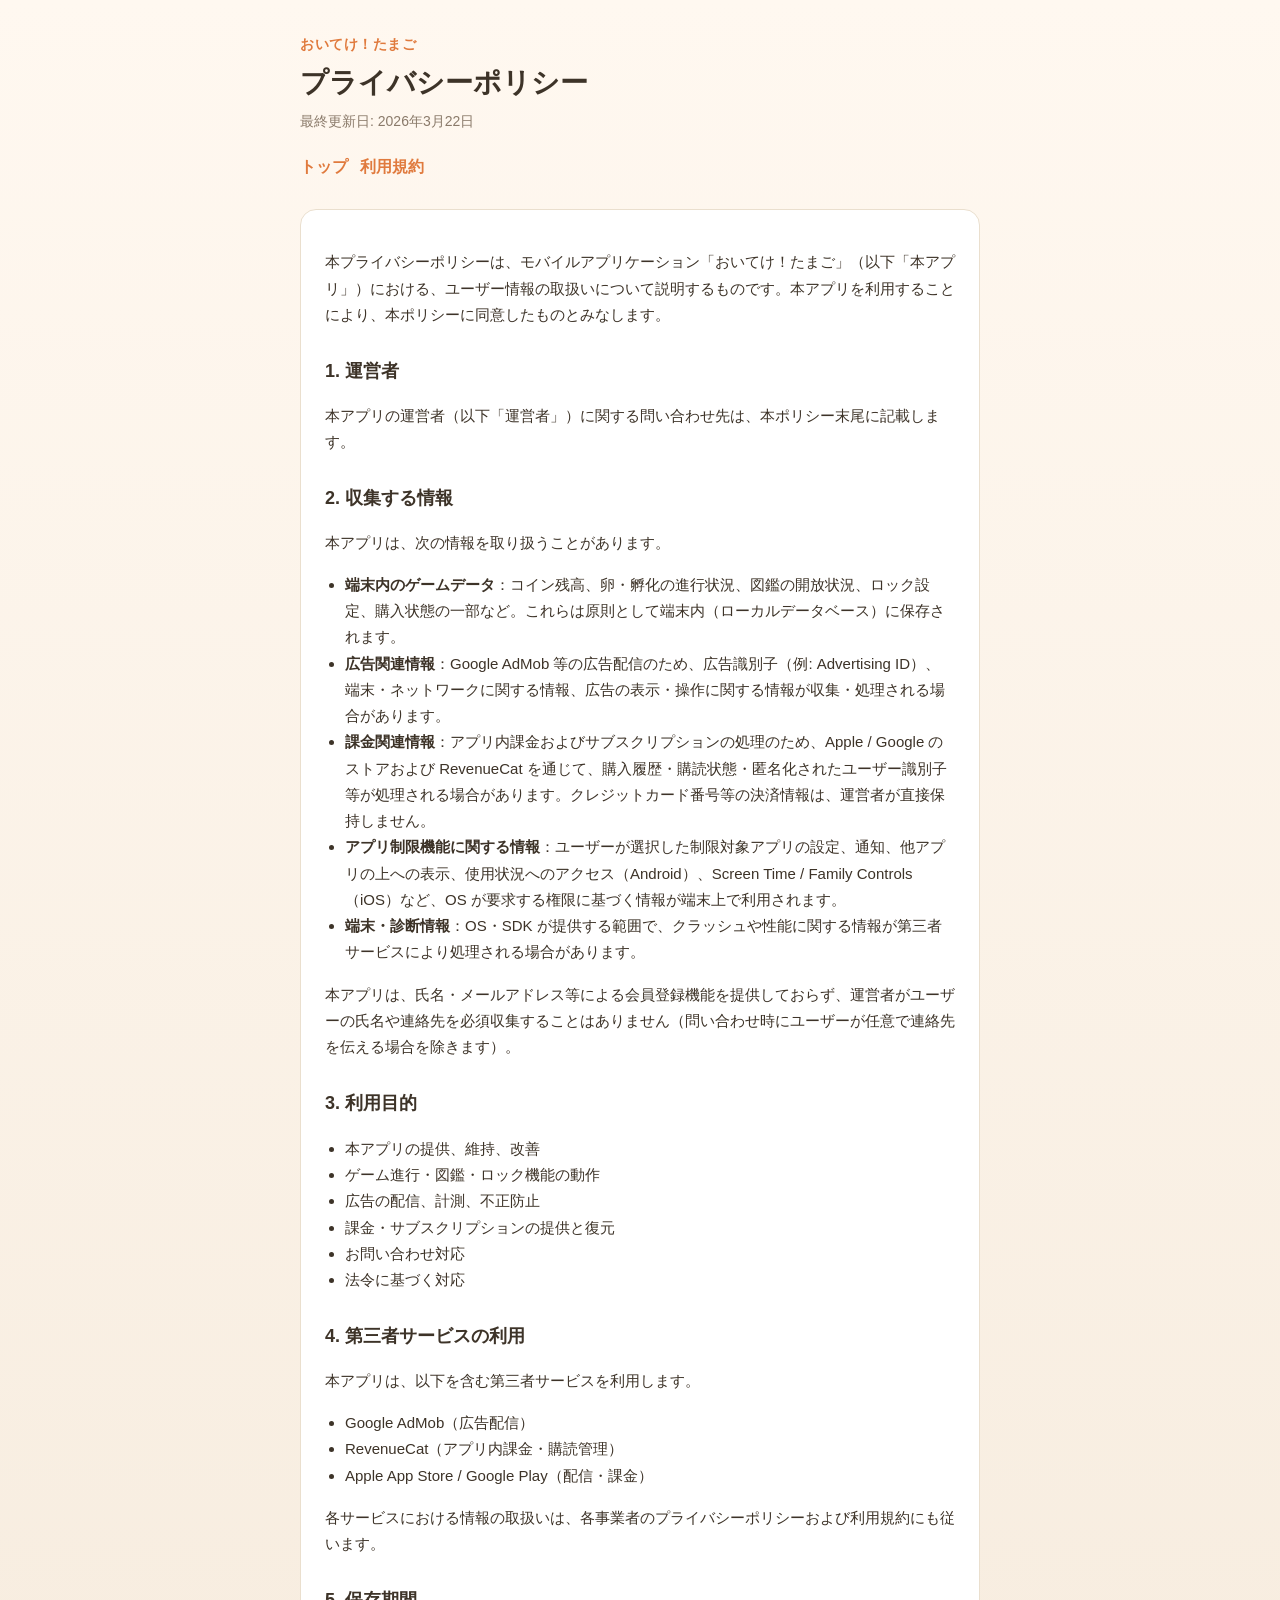
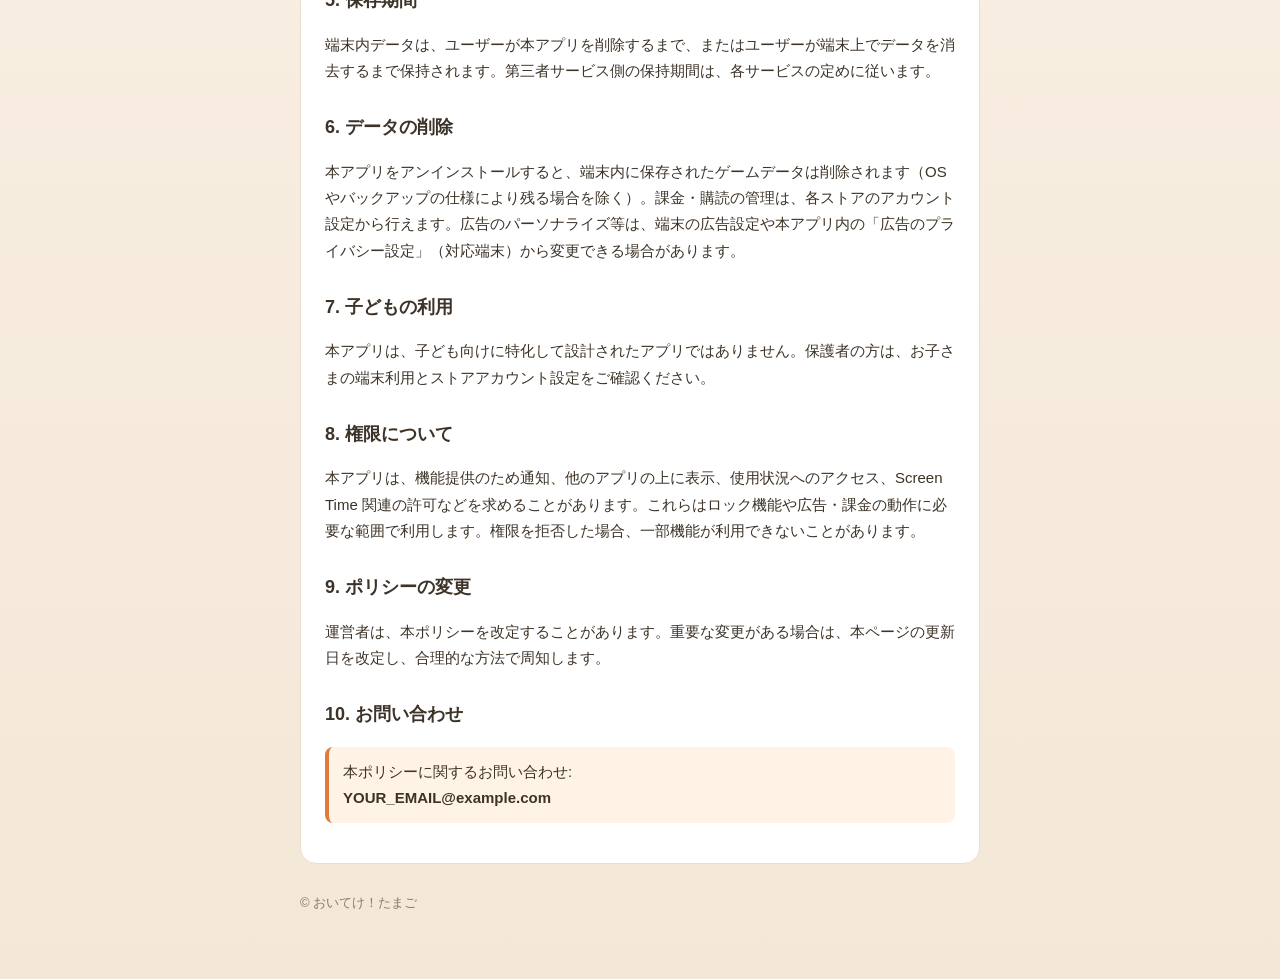
==== privacy.html @ 979eb7b3 "Add privacy policy and terms pages for GitHub Pages." ====
<!DOCTYPE html>
<html lang="ja">
  <head>
    <meta charset="utf-8" />
    <meta name="viewport" content="width=device-width, initial-scale=1" />
    <title>プライバシーポリシー | おいてけ！たまご</title>
    <link rel="stylesheet" href="./styles.css" />
  </head>
  <body>
    <main>
      <header>
        <p class="brand">おいてけ！たまご</p>
        <h1>プライバシーポリシー</h1>
        <p class="meta">最終更新日: 2026年3月22日</p>
        <nav>
          <a href="./index.html">トップ</a>
          <a href="./terms.html">利用規約</a>
        </nav>
      </header>

      <article class="card">
        <p>
          本プライバシーポリシーは、モバイルアプリケーション「おいてけ！たまご」（以下「本アプリ」）における、ユーザー情報の取扱いについて説明するものです。本アプリを利用することにより、本ポリシーに同意したものとみなします。
        </p>

        <h2>1. 運営者</h2>
        <p>
          本アプリの運営者（以下「運営者」）に関する問い合わせ先は、本ポリシー末尾に記載します。
        </p>

        <h2>2. 収集する情報</h2>
        <p>本アプリは、次の情報を取り扱うことがあります。</p>
        <ul>
          <li>
            <strong>端末内のゲームデータ</strong>：コイン残高、卵・孵化の進行状況、図鑑の開放状況、ロック設定、購入状態の一部など。これらは原則として端末内（ローカルデータベース）に保存されます。
          </li>
          <li>
            <strong>広告関連情報</strong>：Google AdMob 等の広告配信のため、広告識別子（例: Advertising ID）、端末・ネットワークに関する情報、広告の表示・操作に関する情報が収集・処理される場合があります。
          </li>
          <li>
            <strong>課金関連情報</strong>：アプリ内課金およびサブスクリプションの処理のため、Apple / Google のストアおよび RevenueCat を通じて、購入履歴・購読状態・匿名化されたユーザー識別子等が処理される場合があります。クレジットカード番号等の決済情報は、運営者が直接保持しません。
          </li>
          <li>
            <strong>アプリ制限機能に関する情報</strong>：ユーザーが選択した制限対象アプリの設定、通知、他アプリの上への表示、使用状況へのアクセス（Android）、Screen Time / Family Controls（iOS）など、OS が要求する権限に基づく情報が端末上で利用されます。
          </li>
          <li>
            <strong>端末・診断情報</strong>：OS・SDK が提供する範囲で、クラッシュや性能に関する情報が第三者サービスにより処理される場合があります。
          </li>
        </ul>
        <p>
          本アプリは、氏名・メールアドレス等による会員登録機能を提供しておらず、運営者がユーザーの氏名や連絡先を必須収集することはありません（問い合わせ時にユーザーが任意で連絡先を伝える場合を除きます）。
        </p>

        <h2>3. 利用目的</h2>
        <ul>
          <li>本アプリの提供、維持、改善</li>
          <li>ゲーム進行・図鑑・ロック機能の動作</li>
          <li>広告の配信、計測、不正防止</li>
          <li>課金・サブスクリプションの提供と復元</li>
          <li>お問い合わせ対応</li>
          <li>法令に基づく対応</li>
        </ul>

        <h2>4. 第三者サービスの利用</h2>
        <p>本アプリは、以下を含む第三者サービスを利用します。</p>
        <ul>
          <li>Google AdMob（広告配信）</li>
          <li>RevenueCat（アプリ内課金・購読管理）</li>
          <li>Apple App Store / Google Play（配信・課金）</li>
        </ul>
        <p>
          各サービスにおける情報の取扱いは、各事業者のプライバシーポリシーおよび利用規約にも従います。
        </p>

        <h2>5. 保存期間</h2>
        <p>
          端末内データは、ユーザーが本アプリを削除するまで、またはユーザーが端末上でデータを消去するまで保持されます。第三者サービス側の保持期間は、各サービスの定めに従います。
        </p>

        <h2>6. データの削除</h2>
        <p>
          本アプリをアンインストールすると、端末内に保存されたゲームデータは削除されます（OS やバックアップの仕様により残る場合を除く）。課金・購読の管理は、各ストアのアカウント設定から行えます。広告のパーソナライズ等は、端末の広告設定や本アプリ内の「広告のプライバシー設定」（対応端末）から変更できる場合があります。
        </p>

        <h2>7. 子どもの利用</h2>
        <p>
          本アプリは、子ども向けに特化して設計されたアプリではありません。保護者の方は、お子さまの端末利用とストアアカウント設定をご確認ください。
        </p>

        <h2>8. 権限について</h2>
        <p>
          本アプリは、機能提供のため通知、他のアプリの上に表示、使用状況へのアクセス、Screen Time 関連の許可などを求めることがあります。これらはロック機能や広告・課金の動作に必要な範囲で利用します。権限を拒否した場合、一部機能が利用できないことがあります。
        </p>

        <h2>9. ポリシーの変更</h2>
        <p>
          運営者は、本ポリシーを改定することがあります。重要な変更がある場合は、本ページの更新日を改定し、合理的な方法で周知します。
        </p>

        <h2>10. お問い合わせ</h2>
        <p class="note">
          <!-- TODO: 実際に受信できるメールアドレスに差し替えてください -->
          本ポリシーに関するお問い合わせ:<br />
          <strong>YOUR_EMAIL@example.com</strong>
        </p>
      </article>

      <footer>© おいてけ！たまご</footer>
    </main>
  </body>
</html>
---- styles.css ----
:root {
  color-scheme: light;
  --bg: #fff8f0;
  --card: #ffffff;
  --ink: #3d3328;
  --muted: #8a7a6a;
  --accent: #e07a3d;
  --line: #eadfce;
}

* {
  box-sizing: border-box;
}

body {
  margin: 0;
  font-family: "Hiragino Sans", "Hiragino Kaku Gothic ProN", "Noto Sans JP", Meiryo, sans-serif;
  background: linear-gradient(180deg, #fff8f0 0%, #f3e7d7 100%);
  color: var(--ink);
  line-height: 1.75;
}

main {
  max-width: 720px;
  margin: 0 auto;
  padding: 32px 20px 64px;
}

header {
  margin-bottom: 28px;
}

.brand {
  font-size: 14px;
  font-weight: 700;
  letter-spacing: 0.04em;
  color: var(--accent);
  margin: 0 0 8px;
}

h1 {
  margin: 0 0 8px;
  font-size: 28px;
  line-height: 1.3;
}

.meta {
  margin: 0;
  color: var(--muted);
  font-size: 14px;
}

nav {
  display: flex;
  flex-wrap: wrap;
  gap: 12px;
  margin: 20px 0 0;
}

nav a {
  color: var(--accent);
  font-weight: 600;
  text-decoration: none;
}

nav a:hover {
  text-decoration: underline;
}

.card {
  background: var(--card);
  border: 1px solid var(--line);
  border-radius: 16px;
  padding: 24px;
}

h2 {
  margin: 28px 0 10px;
  font-size: 18px;
}

.card > h2:first-child {
  margin-top: 0;
}

p,
li {
  font-size: 15px;
}

ul {
  padding-left: 1.25em;
}

footer {
  margin-top: 28px;
  color: var(--muted);
  font-size: 13px;
}

.note {
  background: #fff3e6;
  border-left: 4px solid var(--accent);
  padding: 12px 14px;
  border-radius: 8px;
  margin: 16px 0;
}

@media (max-width: 480px) {
  h1 {
    font-size: 24px;
  }

  .card {
    padding: 18px;
  }
}
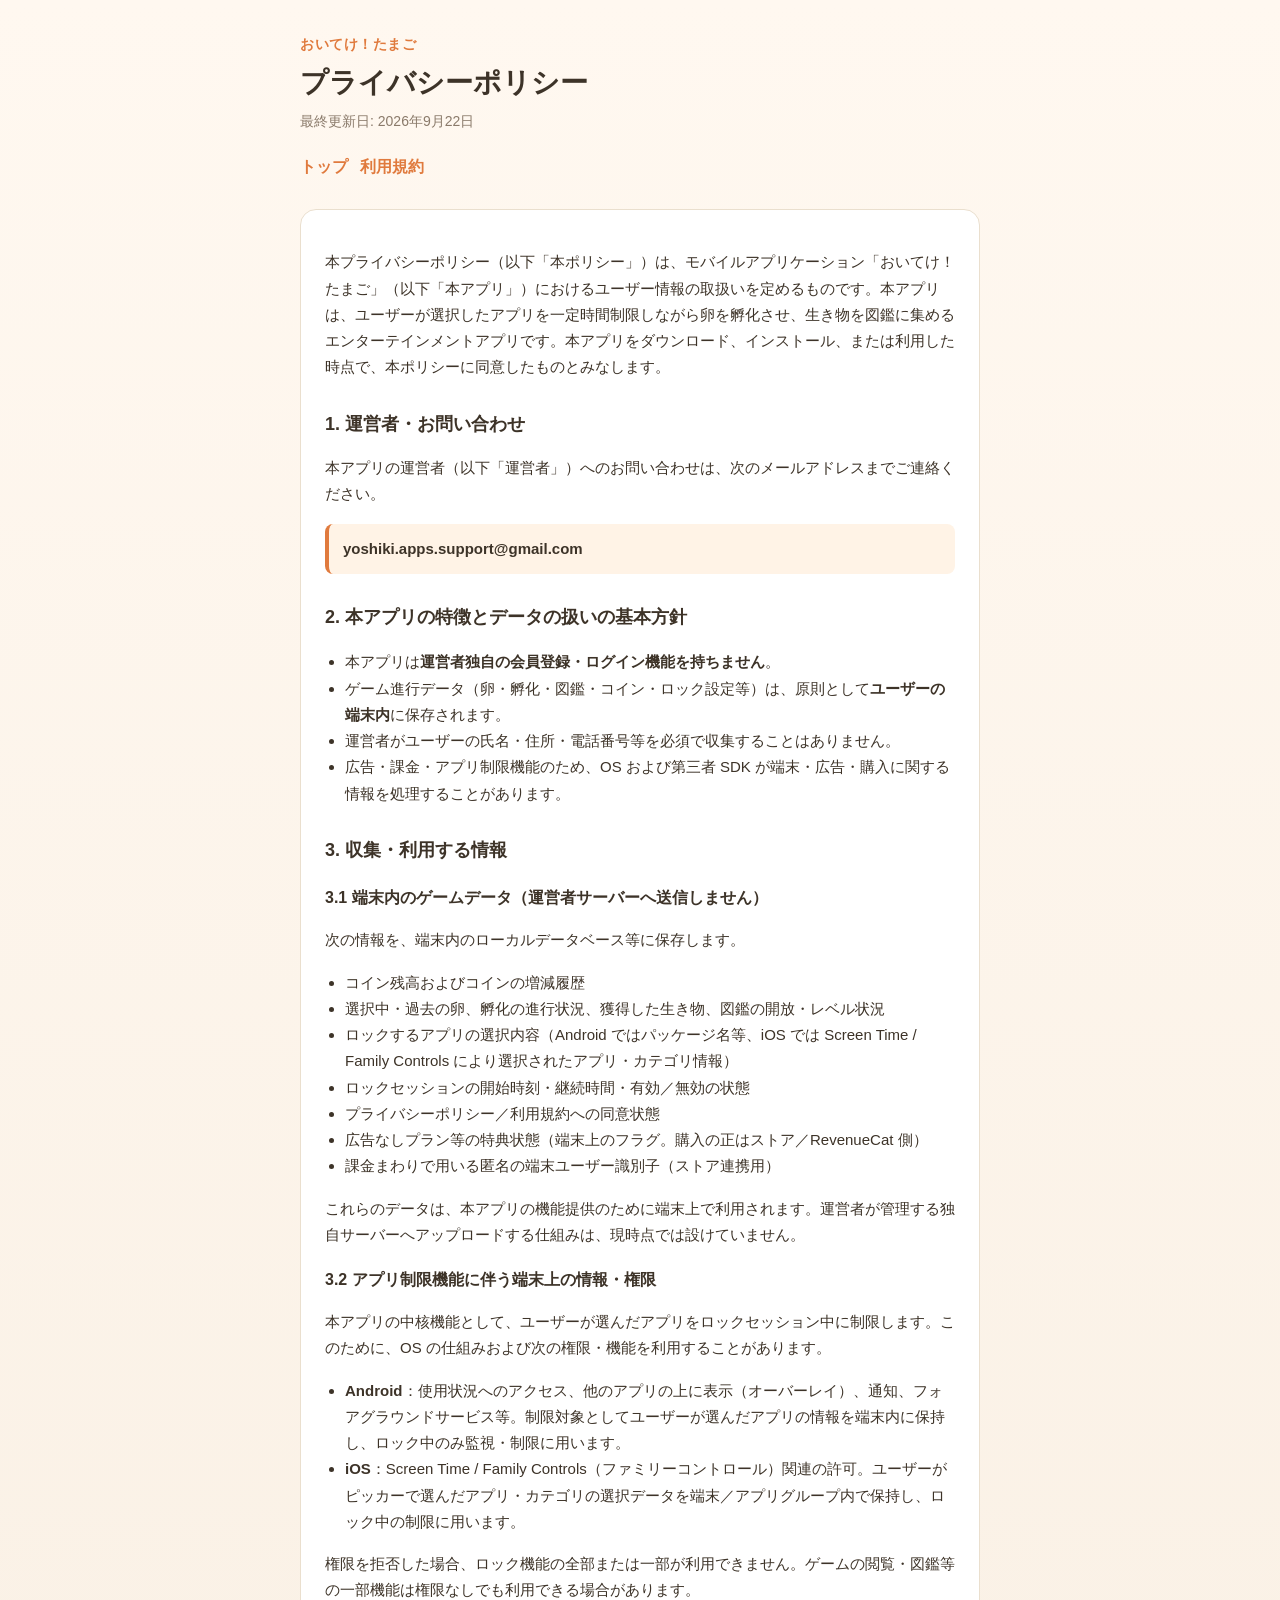
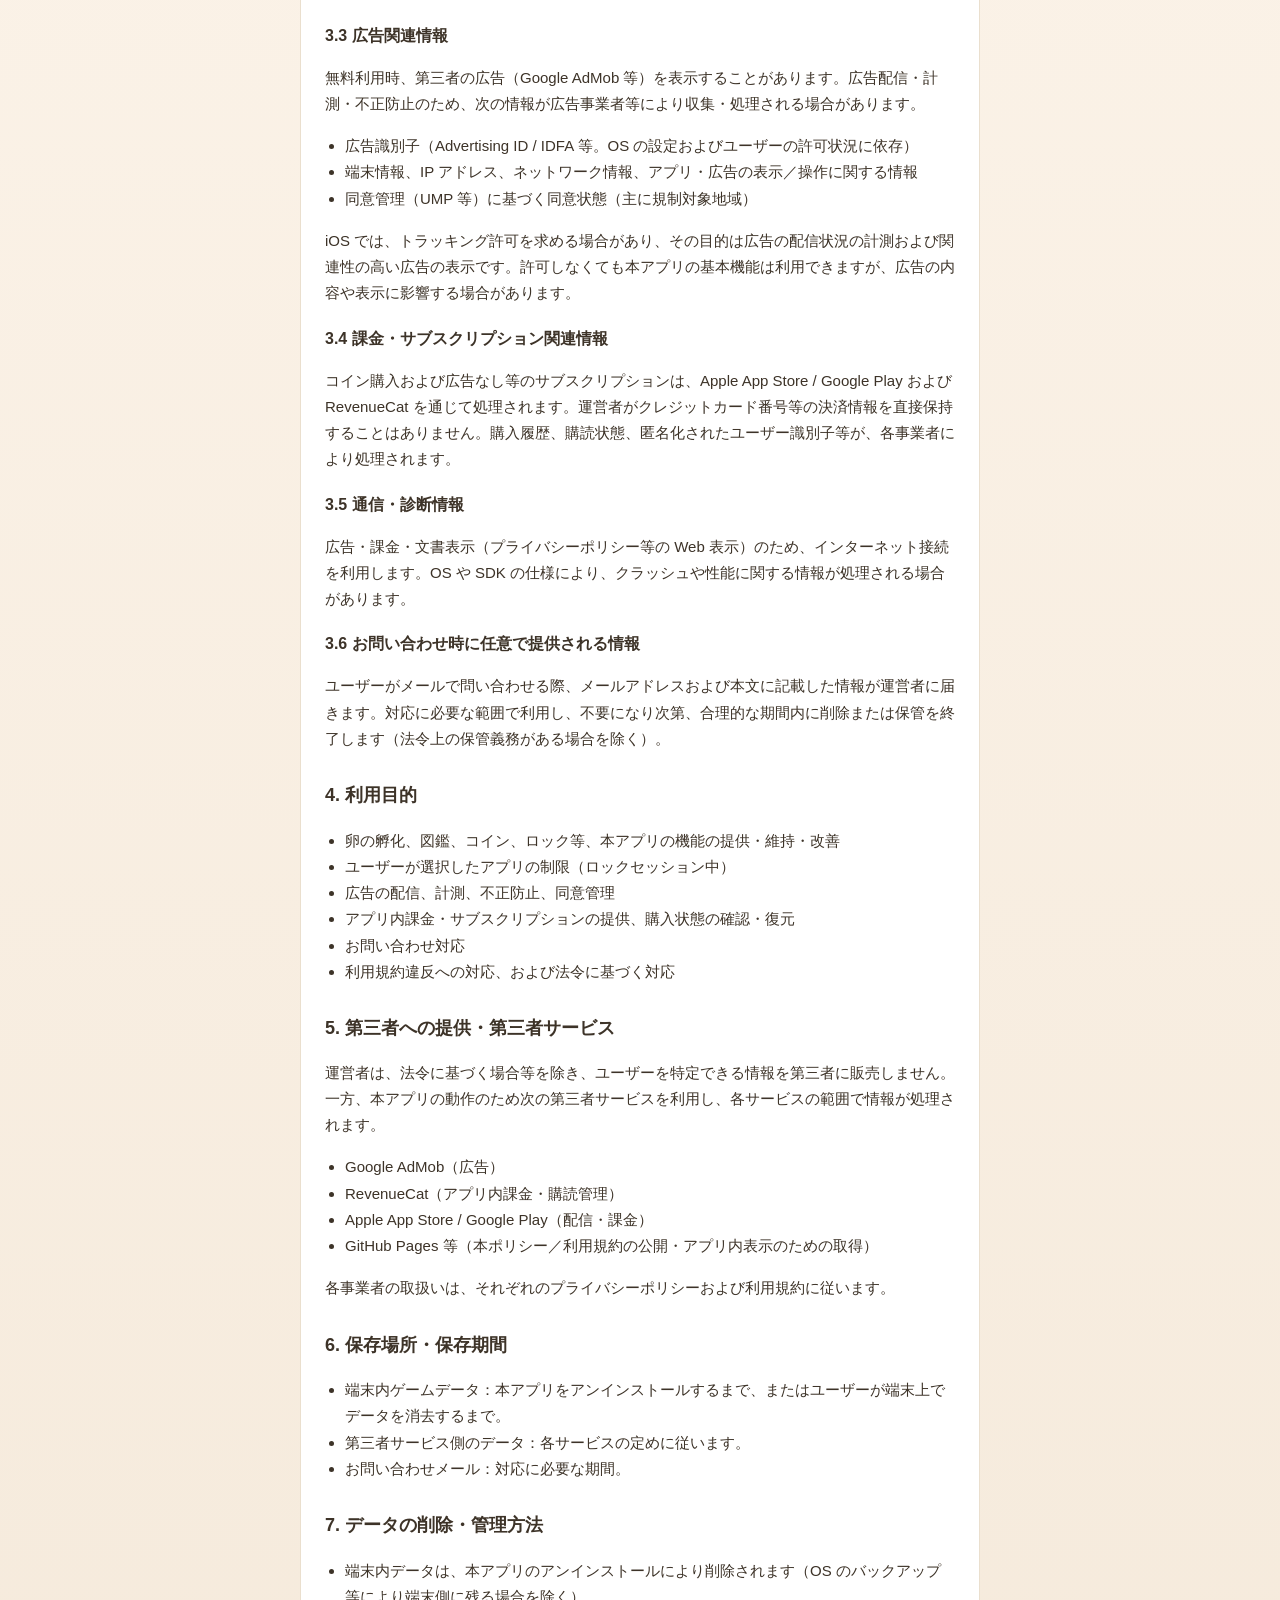
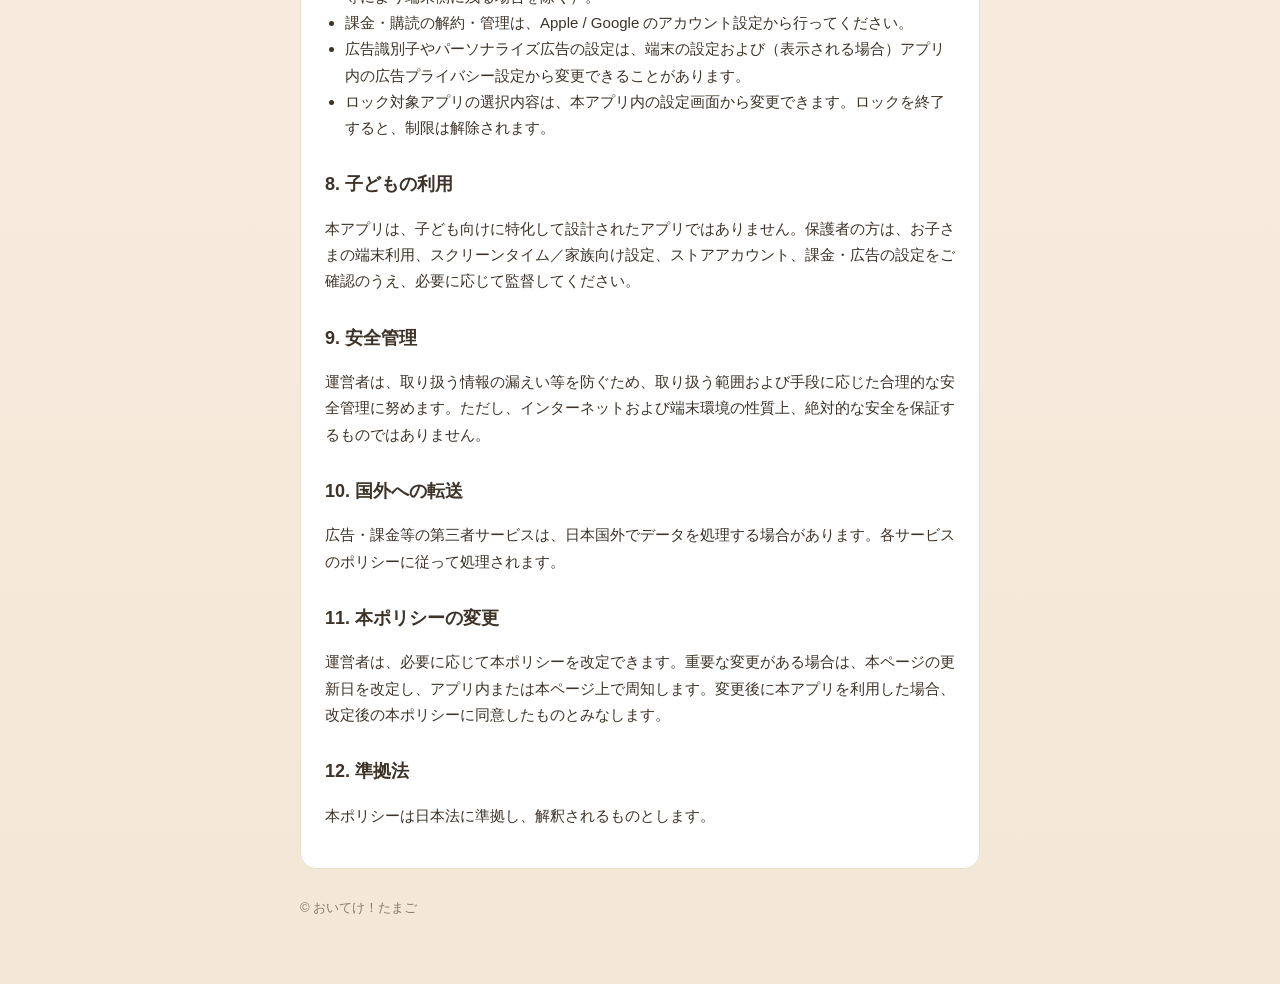
==== commit 37e11fb0: "Update full privacy policy and terms for Oiteke Tamago." ====
--- a/privacy.html
+++ b/privacy.html
@@ -11,7 +11,7 @@
       <header>
         <p class="brand">おいてけ！たまご</p>
         <h1>プライバシーポリシー</h1>
-        <p class="meta">最終更新日: 2026年3月22日</p>
+        <p class="meta">最終更新日: 2026年9月22日</p>
         <nav>
           <a href="./index.html">トップ</a>
           <a href="./terms.html">利用規約</a>
@@ -20,89 +20,147 @@
 
       <article class="card">
         <p>
-          本プライバシーポリシーは、モバイルアプリケーション「おいてけ！たまご」（以下「本アプリ」）における、ユーザー情報の取扱いについて説明するものです。本アプリを利用することにより、本ポリシーに同意したものとみなします。
+          本プライバシーポリシー（以下「本ポリシー」）は、モバイルアプリケーション「おいてけ！たまご」（以下「本アプリ」）におけるユーザー情報の取扱いを定めるものです。本アプリは、ユーザーが選択したアプリを一定時間制限しながら卵を孵化させ、生き物を図鑑に集めるエンターテインメントアプリです。本アプリをダウンロード、インストール、または利用した時点で、本ポリシーに同意したものとみなします。
         </p>
 
-        <h2>1. 運営者</h2>
+        <h2>1. 運営者・お問い合わせ</h2>
         <p>
-          本アプリの運営者（以下「運営者」）に関する問い合わせ先は、本ポリシー末尾に記載します。
+          本アプリの運営者（以下「運営者」）へのお問い合わせは、次のメールアドレスまでご連絡ください。
+        </p>
+        <p class="note">
+          <strong>yoshiki.apps.support@gmail.com</strong>
         </p>
 
-        <h2>2. 収集する情報</h2>
-        <p>本アプリは、次の情報を取り扱うことがあります。</p>
+        <h2>2. 本アプリの特徴とデータの扱いの基本方針</h2>
+        <ul>
+          <li>本アプリは<strong>運営者独自の会員登録・ログイン機能を持ちません</strong>。</li>
+          <li>ゲーム進行データ（卵・孵化・図鑑・コイン・ロック設定等）は、原則として<strong>ユーザーの端末内</strong>に保存されます。</li>
+          <li>運営者がユーザーの氏名・住所・電話番号等を必須で収集することはありません。</li>
+          <li>広告・課金・アプリ制限機能のため、OS および第三者 SDK が端末・広告・購入に関する情報を処理することがあります。</li>
+        </ul>
+
+        <h2>3. 収集・利用する情報</h2>
+
+        <h3>3.1 端末内のゲームデータ（運営者サーバーへ送信しません）</h3>
+        <p>次の情報を、端末内のローカルデータベース等に保存します。</p>
+        <ul>
+          <li>コイン残高およびコインの増減履歴</li>
+          <li>選択中・過去の卵、孵化の進行状況、獲得した生き物、図鑑の開放・レベル状況</li>
+          <li>ロックするアプリの選択内容（Android ではパッケージ名等、iOS では Screen Time / Family Controls により選択されたアプリ・カテゴリ情報）</li>
+          <li>ロックセッションの開始時刻・継続時間・有効／無効の状態</li>
+          <li>プライバシーポリシー／利用規約への同意状態</li>
+          <li>広告なしプラン等の特典状態（端末上のフラグ。購入の正はストア／RevenueCat 側）</li>
+          <li>課金まわりで用いる匿名の端末ユーザー識別子（ストア連携用）</li>
+        </ul>
+        <p>
+          これらのデータは、本アプリの機能提供のために端末上で利用されます。運営者が管理する独自サーバーへアップロードする仕組みは、現時点では設けていません。
+        </p>
+
+        <h3>3.2 アプリ制限機能に伴う端末上の情報・権限</h3>
+        <p>
+          本アプリの中核機能として、ユーザーが選んだアプリをロックセッション中に制限します。このために、OS の仕組みおよび次の権限・機能を利用することがあります。
+        </p>
         <ul>
           <li>
-            <strong>端末内のゲームデータ</strong>：コイン残高、卵・孵化の進行状況、図鑑の開放状況、ロック設定、購入状態の一部など。これらは原則として端末内（ローカルデータベース）に保存されます。
+            <strong>Android</strong>：使用状況へのアクセス、他のアプリの上に表示（オーバーレイ）、通知、フォアグラウンドサービス等。制限対象としてユーザーが選んだアプリの情報を端末内に保持し、ロック中のみ監視・制限に用います。
           </li>
           <li>
-            <strong>広告関連情報</strong>：Google AdMob 等の広告配信のため、広告識別子（例: Advertising ID）、端末・ネットワークに関する情報、広告の表示・操作に関する情報が収集・処理される場合があります。
-          </li>
-          <li>
-            <strong>課金関連情報</strong>：アプリ内課金およびサブスクリプションの処理のため、Apple / Google のストアおよび RevenueCat を通じて、購入履歴・購読状態・匿名化されたユーザー識別子等が処理される場合があります。クレジットカード番号等の決済情報は、運営者が直接保持しません。
-          </li>
-          <li>
-            <strong>アプリ制限機能に関する情報</strong>：ユーザーが選択した制限対象アプリの設定、通知、他アプリの上への表示、使用状況へのアクセス（Android）、Screen Time / Family Controls（iOS）など、OS が要求する権限に基づく情報が端末上で利用されます。
-          </li>
-          <li>
-            <strong>端末・診断情報</strong>：OS・SDK が提供する範囲で、クラッシュや性能に関する情報が第三者サービスにより処理される場合があります。
+            <strong>iOS</strong>：Screen Time / Family Controls（ファミリーコントロール）関連の許可。ユーザーがピッカーで選んだアプリ・カテゴリの選択データを端末／アプリグループ内で保持し、ロック中の制限に用います。
           </li>
         </ul>
         <p>
-          本アプリは、氏名・メールアドレス等による会員登録機能を提供しておらず、運営者がユーザーの氏名や連絡先を必須収集することはありません（問い合わせ時にユーザーが任意で連絡先を伝える場合を除きます）。
+          権限を拒否した場合、ロック機能の全部または一部が利用できません。ゲームの閲覧・図鑑等の一部機能は権限なしでも利用できる場合があります。
         </p>
 
-        <h2>3. 利用目的</h2>
+        <h3>3.3 広告関連情報</h3>
+        <p>
+          無料利用時、第三者の広告（Google AdMob 等）を表示することがあります。広告配信・計測・不正防止のため、次の情報が広告事業者等により収集・処理される場合があります。
+        </p>
         <ul>
-          <li>本アプリの提供、維持、改善</li>
-          <li>ゲーム進行・図鑑・ロック機能の動作</li>
-          <li>広告の配信、計測、不正防止</li>
-          <li>課金・サブスクリプションの提供と復元</li>
+          <li>広告識別子（Advertising ID / IDFA 等。OS の設定およびユーザーの許可状況に依存）</li>
+          <li>端末情報、IP アドレス、ネットワーク情報、アプリ・広告の表示／操作に関する情報</li>
+          <li>同意管理（UMP 等）に基づく同意状態（主に規制対象地域）</li>
+        </ul>
+        <p>
+          iOS では、トラッキング許可を求める場合があり、その目的は広告の配信状況の計測および関連性の高い広告の表示です。許可しなくても本アプリの基本機能は利用できますが、広告の内容や表示に影響する場合があります。
+        </p>
+
+        <h3>3.4 課金・サブスクリプション関連情報</h3>
+        <p>
+          コイン購入および広告なし等のサブスクリプションは、Apple App Store / Google Play および RevenueCat を通じて処理されます。運営者がクレジットカード番号等の決済情報を直接保持することはありません。購入履歴、購読状態、匿名化されたユーザー識別子等が、各事業者により処理されます。
+        </p>
+
+        <h3>3.5 通信・診断情報</h3>
+        <p>
+          広告・課金・文書表示（プライバシーポリシー等の Web 表示）のため、インターネット接続を利用します。OS や SDK の仕様により、クラッシュや性能に関する情報が処理される場合があります。
+        </p>
+
+        <h3>3.6 お問い合わせ時に任意で提供される情報</h3>
+        <p>
+          ユーザーがメールで問い合わせる際、メールアドレスおよび本文に記載した情報が運営者に届きます。対応に必要な範囲で利用し、不要になり次第、合理的な期間内に削除または保管を終了します（法令上の保管義務がある場合を除く）。
+        </p>
+
+        <h2>4. 利用目的</h2>
+        <ul>
+          <li>卵の孵化、図鑑、コイン、ロック等、本アプリの機能の提供・維持・改善</li>
+          <li>ユーザーが選択したアプリの制限（ロックセッション中）</li>
+          <li>広告の配信、計測、不正防止、同意管理</li>
+          <li>アプリ内課金・サブスクリプションの提供、購入状態の確認・復元</li>
           <li>お問い合わせ対応</li>
-          <li>法令に基づく対応</li>
+          <li>利用規約違反への対応、および法令に基づく対応</li>
         </ul>
 
-        <h2>4. 第三者サービスの利用</h2>
-        <p>本アプリは、以下を含む第三者サービスを利用します。</p>
+        <h2>5. 第三者への提供・第三者サービス</h2>
+        <p>
+          運営者は、法令に基づく場合等を除き、ユーザーを特定できる情報を第三者に販売しません。一方、本アプリの動作のため次の第三者サービスを利用し、各サービスの範囲で情報が処理されます。
+        </p>
         <ul>
-          <li>Google AdMob（広告配信）</li>
+          <li>Google AdMob（広告）</li>
           <li>RevenueCat（アプリ内課金・購読管理）</li>
           <li>Apple App Store / Google Play（配信・課金）</li>
+          <li>GitHub Pages 等（本ポリシー／利用規約の公開・アプリ内表示のための取得）</li>
         </ul>
         <p>
-          各サービスにおける情報の取扱いは、各事業者のプライバシーポリシーおよび利用規約にも従います。
+          各事業者の取扱いは、それぞれのプライバシーポリシーおよび利用規約に従います。
         </p>
 
-        <h2>5. 保存期間</h2>
+        <h2>6. 保存場所・保存期間</h2>
+        <ul>
+          <li>端末内ゲームデータ：本アプリをアンインストールするまで、またはユーザーが端末上でデータを消去するまで。</li>
+          <li>第三者サービス側のデータ：各サービスの定めに従います。</li>
+          <li>お問い合わせメール：対応に必要な期間。</li>
+        </ul>
+
+        <h2>7. データの削除・管理方法</h2>
+        <ul>
+          <li>端末内データは、本アプリのアンインストールにより削除されます（OS のバックアップ等により端末側に残る場合を除く）。</li>
+          <li>課金・購読の解約・管理は、Apple / Google のアカウント設定から行ってください。</li>
+          <li>広告識別子やパーソナライズ広告の設定は、端末の設定および（表示される場合）アプリ内の広告プライバシー設定から変更できることがあります。</li>
+          <li>ロック対象アプリの選択内容は、本アプリ内の設定画面から変更できます。ロックを終了すると、制限は解除されます。</li>
+        </ul>
+
+        <h2>8. 子どもの利用</h2>
         <p>
-          端末内データは、ユーザーが本アプリを削除するまで、またはユーザーが端末上でデータを消去するまで保持されます。第三者サービス側の保持期間は、各サービスの定めに従います。
+          本アプリは、子ども向けに特化して設計されたアプリではありません。保護者の方は、お子さまの端末利用、スクリーンタイム／家族向け設定、ストアアカウント、課金・広告の設定をご確認のうえ、必要に応じて監督してください。
         </p>
 
-        <h2>6. データの削除</h2>
+        <h2>9. 安全管理</h2>
         <p>
-          本アプリをアンインストールすると、端末内に保存されたゲームデータは削除されます（OS やバックアップの仕様により残る場合を除く）。課金・購読の管理は、各ストアのアカウント設定から行えます。広告のパーソナライズ等は、端末の広告設定や本アプリ内の「広告のプライバシー設定」（対応端末）から変更できる場合があります。
+          運営者は、取り扱う情報の漏えい等を防ぐため、取り扱う範囲および手段に応じた合理的な安全管理に努めます。ただし、インターネットおよび端末環境の性質上、絶対的な安全を保証するものではありません。
         </p>
 
-        <h2>7. 子どもの利用</h2>
+        <h2>10. 国外への転送</h2>
         <p>
-          本アプリは、子ども向けに特化して設計されたアプリではありません。保護者の方は、お子さまの端末利用とストアアカウント設定をご確認ください。
+          広告・課金等の第三者サービスは、日本国外でデータを処理する場合があります。各サービスのポリシーに従って処理されます。
         </p>
 
-        <h2>8. 権限について</h2>
+        <h2>11. 本ポリシーの変更</h2>
         <p>
-          本アプリは、機能提供のため通知、他のアプリの上に表示、使用状況へのアクセス、Screen Time 関連の許可などを求めることがあります。これらはロック機能や広告・課金の動作に必要な範囲で利用します。権限を拒否した場合、一部機能が利用できないことがあります。
+          運営者は、必要に応じて本ポリシーを改定できます。重要な変更がある場合は、本ページの更新日を改定し、アプリ内または本ページ上で周知します。変更後に本アプリを利用した場合、改定後の本ポリシーに同意したものとみなします。
         </p>
 
-        <h2>9. ポリシーの変更</h2>
-        <p>
-          運営者は、本ポリシーを改定することがあります。重要な変更がある場合は、本ページの更新日を改定し、合理的な方法で周知します。
-        </p>
-
-        <h2>10. お問い合わせ</h2>
-        <p class="note">
-          <!-- TODO: 実際に受信できるメールアドレスに差し替えてください -->
-          本ポリシーに関するお問い合わせ:<br />
-          <strong>YOUR_EMAIL@example.com</strong>
-        </p>
+        <h2>12. 準拠法</h2>
+        <p>本ポリシーは日本法に準拠し、解釈されるものとします。</p>
       </article>
 
       <footer>© おいてけ！たまご</footer>
--- a/styles.css
+++ b/styles.css
@@ -79,6 +79,11 @@
   font-size: 18px;
 }
 
+h3 {
+  margin: 18px 0 8px;
+  font-size: 16px;
+}
+
 .card > h2:first-child {
   margin-top: 0;
 }
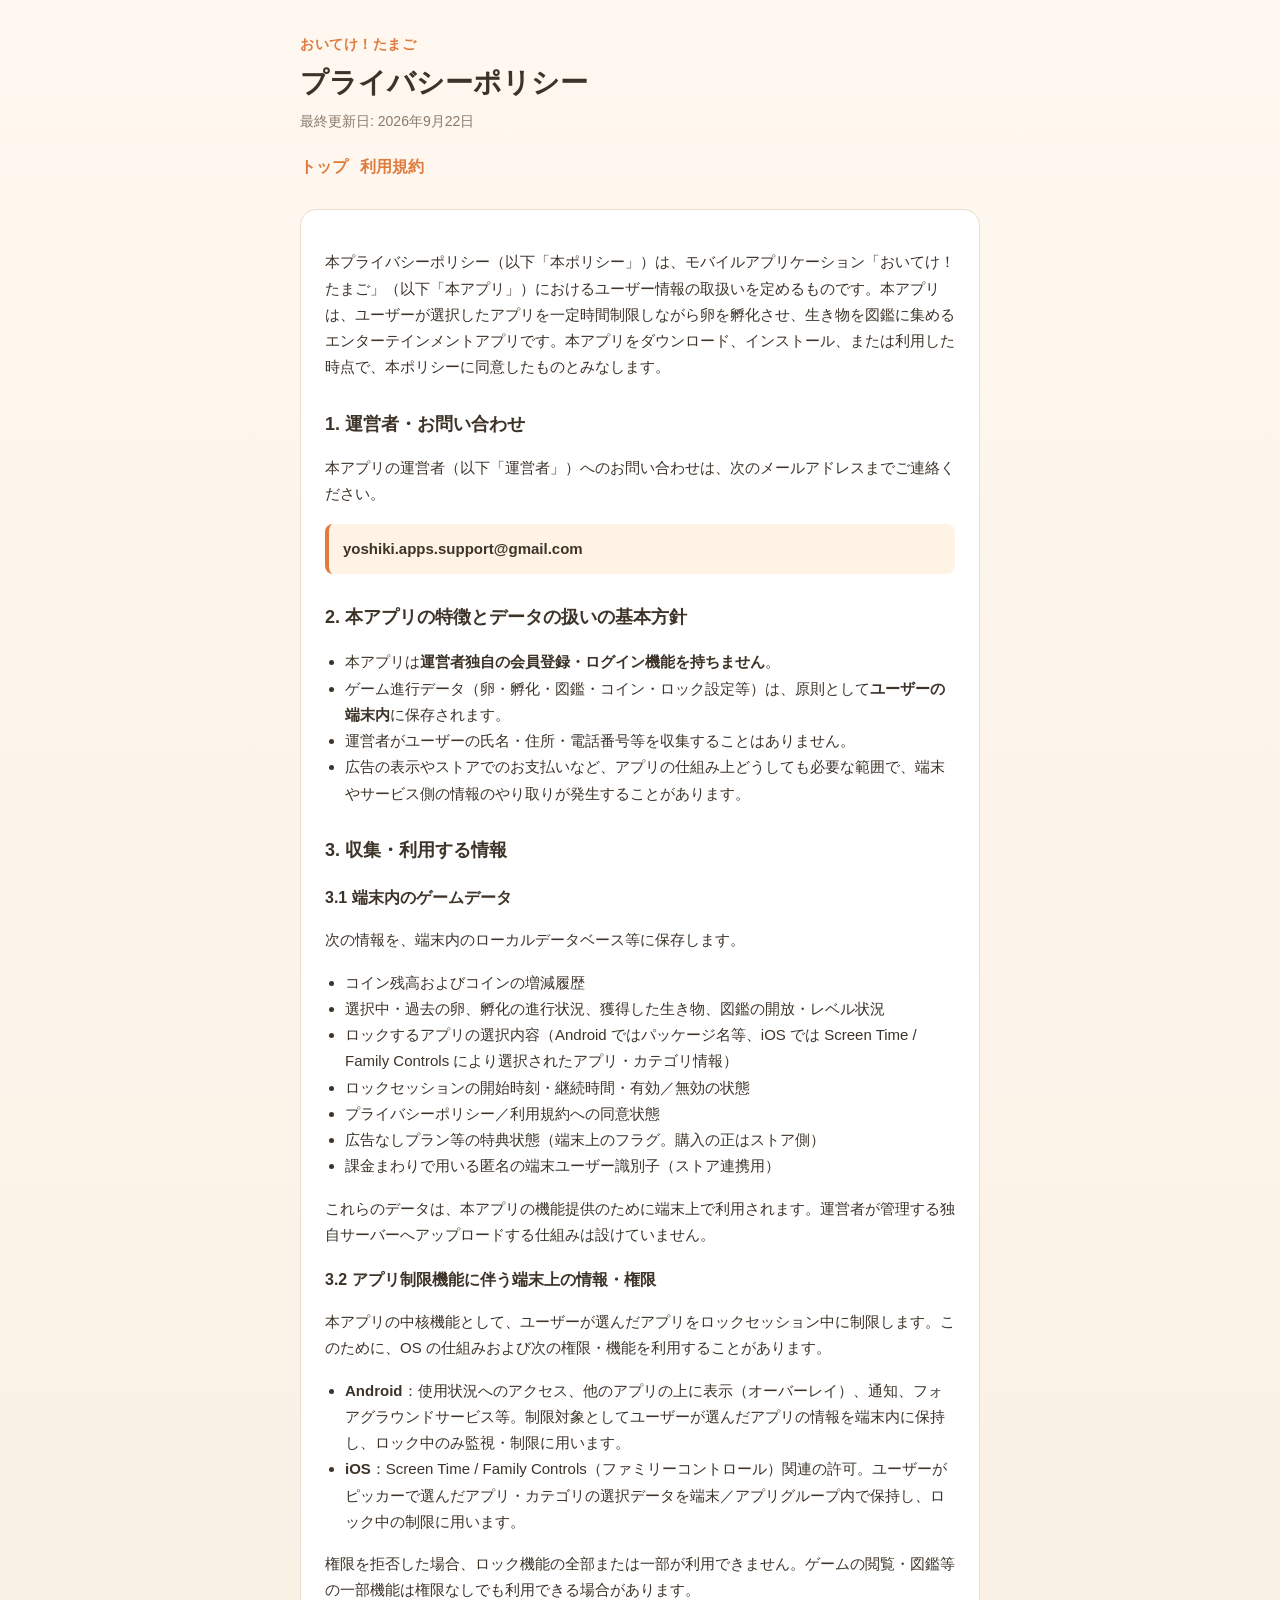
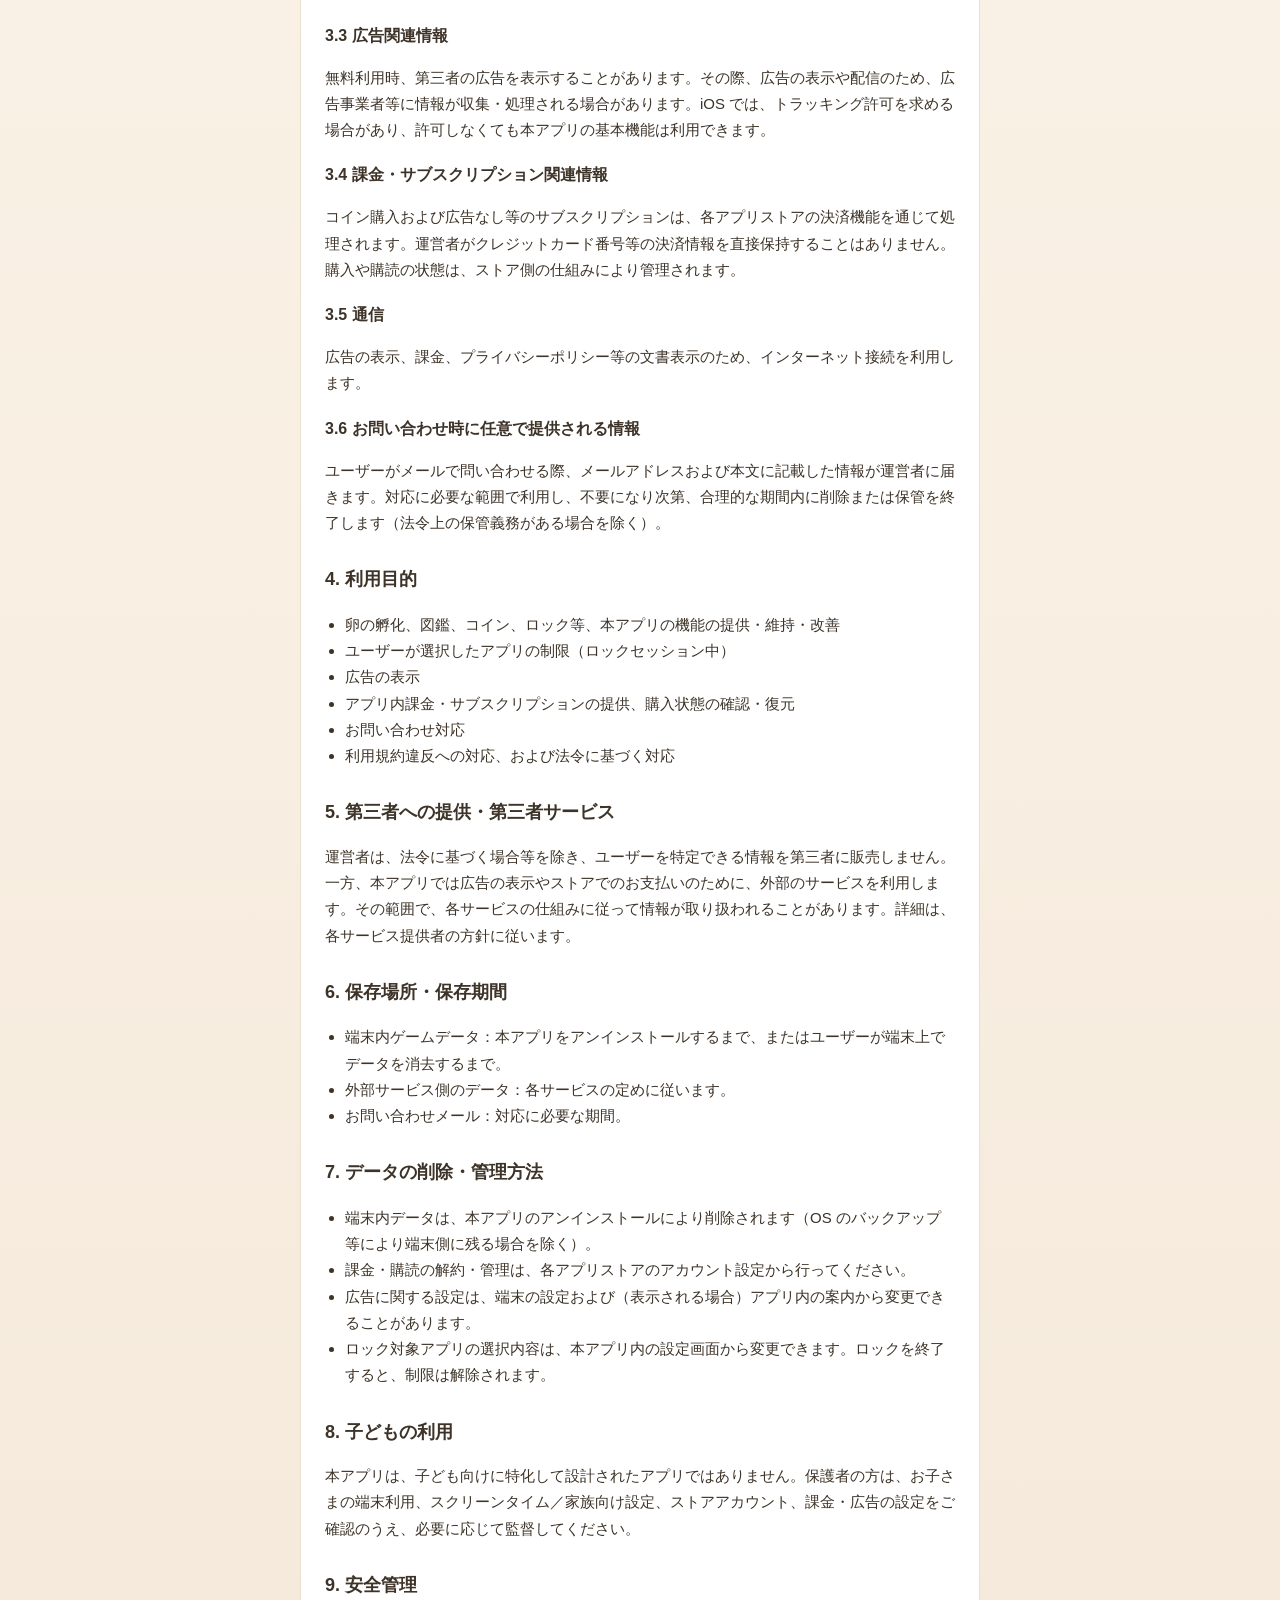
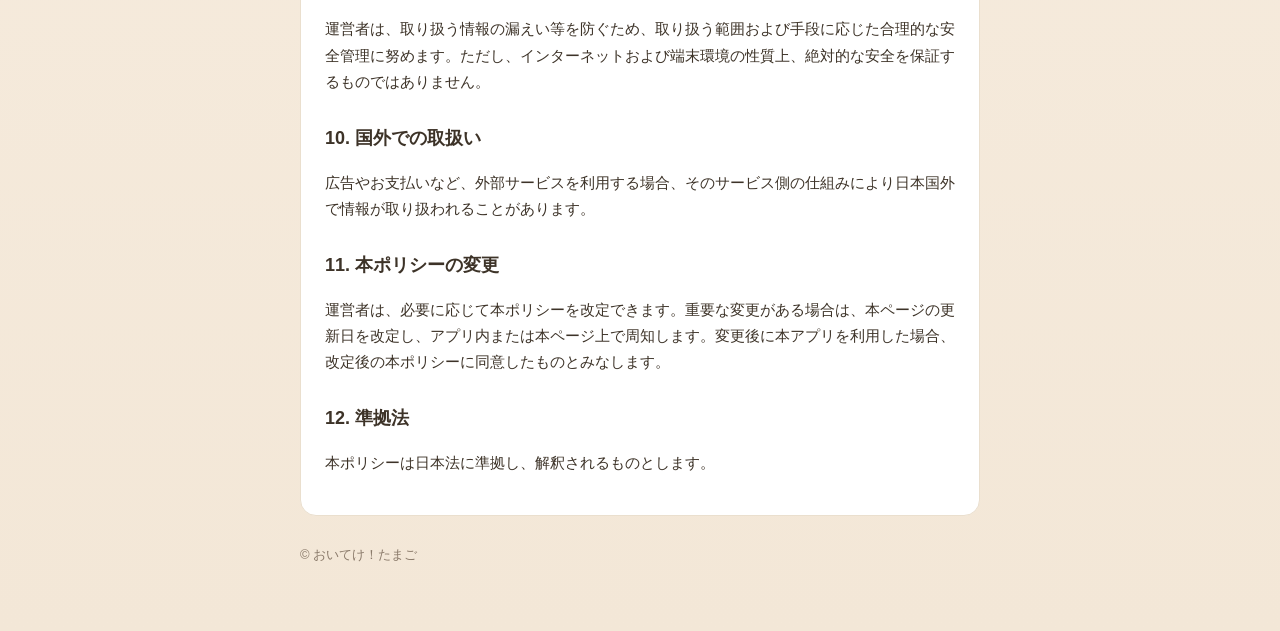
==== commit eaa68ad5: "Simplify privacy policy wording per product feedback." ====
--- a/privacy.html
+++ b/privacy.html
@@ -35,13 +35,13 @@
         <ul>
           <li>本アプリは<strong>運営者独自の会員登録・ログイン機能を持ちません</strong>。</li>
           <li>ゲーム進行データ（卵・孵化・図鑑・コイン・ロック設定等）は、原則として<strong>ユーザーの端末内</strong>に保存されます。</li>
-          <li>運営者がユーザーの氏名・住所・電話番号等を必須で収集することはありません。</li>
-          <li>広告・課金・アプリ制限機能のため、OS および第三者 SDK が端末・広告・購入に関する情報を処理することがあります。</li>
+          <li>運営者がユーザーの氏名・住所・電話番号等を収集することはありません。</li>
+          <li>広告の表示やストアでのお支払いなど、アプリの仕組み上どうしても必要な範囲で、端末やサービス側の情報のやり取りが発生することがあります。</li>
         </ul>
 
         <h2>3. 収集・利用する情報</h2>
 
-        <h3>3.1 端末内のゲームデータ（運営者サーバーへ送信しません）</h3>
+        <h3>3.1 端末内のゲームデータ</h3>
         <p>次の情報を、端末内のローカルデータベース等に保存します。</p>
         <ul>
           <li>コイン残高およびコインの増減履歴</li>
@@ -49,11 +49,11 @@
           <li>ロックするアプリの選択内容（Android ではパッケージ名等、iOS では Screen Time / Family Controls により選択されたアプリ・カテゴリ情報）</li>
           <li>ロックセッションの開始時刻・継続時間・有効／無効の状態</li>
           <li>プライバシーポリシー／利用規約への同意状態</li>
-          <li>広告なしプラン等の特典状態（端末上のフラグ。購入の正はストア／RevenueCat 側）</li>
+          <li>広告なしプラン等の特典状態（端末上のフラグ。購入の正はストア側）</li>
           <li>課金まわりで用いる匿名の端末ユーザー識別子（ストア連携用）</li>
         </ul>
         <p>
-          これらのデータは、本アプリの機能提供のために端末上で利用されます。運営者が管理する独自サーバーへアップロードする仕組みは、現時点では設けていません。
+          これらのデータは、本アプリの機能提供のために端末上で利用されます。運営者が管理する独自サーバーへアップロードする仕組みは設けていません。
         </p>
 
         <h3>3.2 アプリ制限機能に伴う端末上の情報・権限</h3>
@@ -74,25 +74,17 @@
 
         <h3>3.3 広告関連情報</h3>
         <p>
-          無料利用時、第三者の広告（Google AdMob 等）を表示することがあります。広告配信・計測・不正防止のため、次の情報が広告事業者等により収集・処理される場合があります。
-        </p>
-        <ul>
-          <li>広告識別子（Advertising ID / IDFA 等。OS の設定およびユーザーの許可状況に依存）</li>
-          <li>端末情報、IP アドレス、ネットワーク情報、アプリ・広告の表示／操作に関する情報</li>
-          <li>同意管理（UMP 等）に基づく同意状態（主に規制対象地域）</li>
-        </ul>
-        <p>
-          iOS では、トラッキング許可を求める場合があり、その目的は広告の配信状況の計測および関連性の高い広告の表示です。許可しなくても本アプリの基本機能は利用できますが、広告の内容や表示に影響する場合があります。
+          無料利用時、第三者の広告を表示することがあります。その際、広告の表示や配信のため、広告事業者等に情報が収集・処理される場合があります。iOS では、トラッキング許可を求める場合があり、許可しなくても本アプリの基本機能は利用できます。
         </p>
 
         <h3>3.4 課金・サブスクリプション関連情報</h3>
         <p>
-          コイン購入および広告なし等のサブスクリプションは、Apple App Store / Google Play および RevenueCat を通じて処理されます。運営者がクレジットカード番号等の決済情報を直接保持することはありません。購入履歴、購読状態、匿名化されたユーザー識別子等が、各事業者により処理されます。
+          コイン購入および広告なし等のサブスクリプションは、各アプリストアの決済機能を通じて処理されます。運営者がクレジットカード番号等の決済情報を直接保持することはありません。購入や購読の状態は、ストア側の仕組みにより管理されます。
         </p>
 
-        <h3>3.5 通信・診断情報</h3>
+        <h3>3.5 通信</h3>
         <p>
-          広告・課金・文書表示（プライバシーポリシー等の Web 表示）のため、インターネット接続を利用します。OS や SDK の仕様により、クラッシュや性能に関する情報が処理される場合があります。
+          広告の表示、課金、プライバシーポリシー等の文書表示のため、インターネット接続を利用します。
         </p>
 
         <h3>3.6 お問い合わせ時に任意で提供される情報</h3>
@@ -104,7 +96,7 @@
         <ul>
           <li>卵の孵化、図鑑、コイン、ロック等、本アプリの機能の提供・維持・改善</li>
           <li>ユーザーが選択したアプリの制限（ロックセッション中）</li>
-          <li>広告の配信、計測、不正防止、同意管理</li>
+          <li>広告の表示</li>
           <li>アプリ内課金・サブスクリプションの提供、購入状態の確認・復元</li>
           <li>お問い合わせ対応</li>
           <li>利用規約違反への対応、および法令に基づく対応</li>
@@ -112,30 +104,21 @@
 
         <h2>5. 第三者への提供・第三者サービス</h2>
         <p>
-          運営者は、法令に基づく場合等を除き、ユーザーを特定できる情報を第三者に販売しません。一方、本アプリの動作のため次の第三者サービスを利用し、各サービスの範囲で情報が処理されます。
-        </p>
-        <ul>
-          <li>Google AdMob（広告）</li>
-          <li>RevenueCat（アプリ内課金・購読管理）</li>
-          <li>Apple App Store / Google Play（配信・課金）</li>
-          <li>GitHub Pages 等（本ポリシー／利用規約の公開・アプリ内表示のための取得）</li>
-        </ul>
-        <p>
-          各事業者の取扱いは、それぞれのプライバシーポリシーおよび利用規約に従います。
+          運営者は、法令に基づく場合等を除き、ユーザーを特定できる情報を第三者に販売しません。一方、本アプリでは広告の表示やストアでのお支払いのために、外部のサービスを利用します。その範囲で、各サービスの仕組みに従って情報が取り扱われることがあります。詳細は、各サービス提供者の方針に従います。
         </p>
 
         <h2>6. 保存場所・保存期間</h2>
         <ul>
           <li>端末内ゲームデータ：本アプリをアンインストールするまで、またはユーザーが端末上でデータを消去するまで。</li>
-          <li>第三者サービス側のデータ：各サービスの定めに従います。</li>
+          <li>外部サービス側のデータ：各サービスの定めに従います。</li>
           <li>お問い合わせメール：対応に必要な期間。</li>
         </ul>
 
         <h2>7. データの削除・管理方法</h2>
         <ul>
           <li>端末内データは、本アプリのアンインストールにより削除されます（OS のバックアップ等により端末側に残る場合を除く）。</li>
-          <li>課金・購読の解約・管理は、Apple / Google のアカウント設定から行ってください。</li>
-          <li>広告識別子やパーソナライズ広告の設定は、端末の設定および（表示される場合）アプリ内の広告プライバシー設定から変更できることがあります。</li>
+          <li>課金・購読の解約・管理は、各アプリストアのアカウント設定から行ってください。</li>
+          <li>広告に関する設定は、端末の設定および（表示される場合）アプリ内の案内から変更できることがあります。</li>
           <li>ロック対象アプリの選択内容は、本アプリ内の設定画面から変更できます。ロックを終了すると、制限は解除されます。</li>
         </ul>
 
@@ -149,9 +132,9 @@
           運営者は、取り扱う情報の漏えい等を防ぐため、取り扱う範囲および手段に応じた合理的な安全管理に努めます。ただし、インターネットおよび端末環境の性質上、絶対的な安全を保証するものではありません。
         </p>
 
-        <h2>10. 国外への転送</h2>
+        <h2>10. 国外での取扱い</h2>
         <p>
-          広告・課金等の第三者サービスは、日本国外でデータを処理する場合があります。各サービスのポリシーに従って処理されます。
+          広告やお支払いなど、外部サービスを利用する場合、そのサービス側の仕組みにより日本国外で情報が取り扱われることがあります。
         </p>
 
         <h2>11. 本ポリシーの変更</h2>
